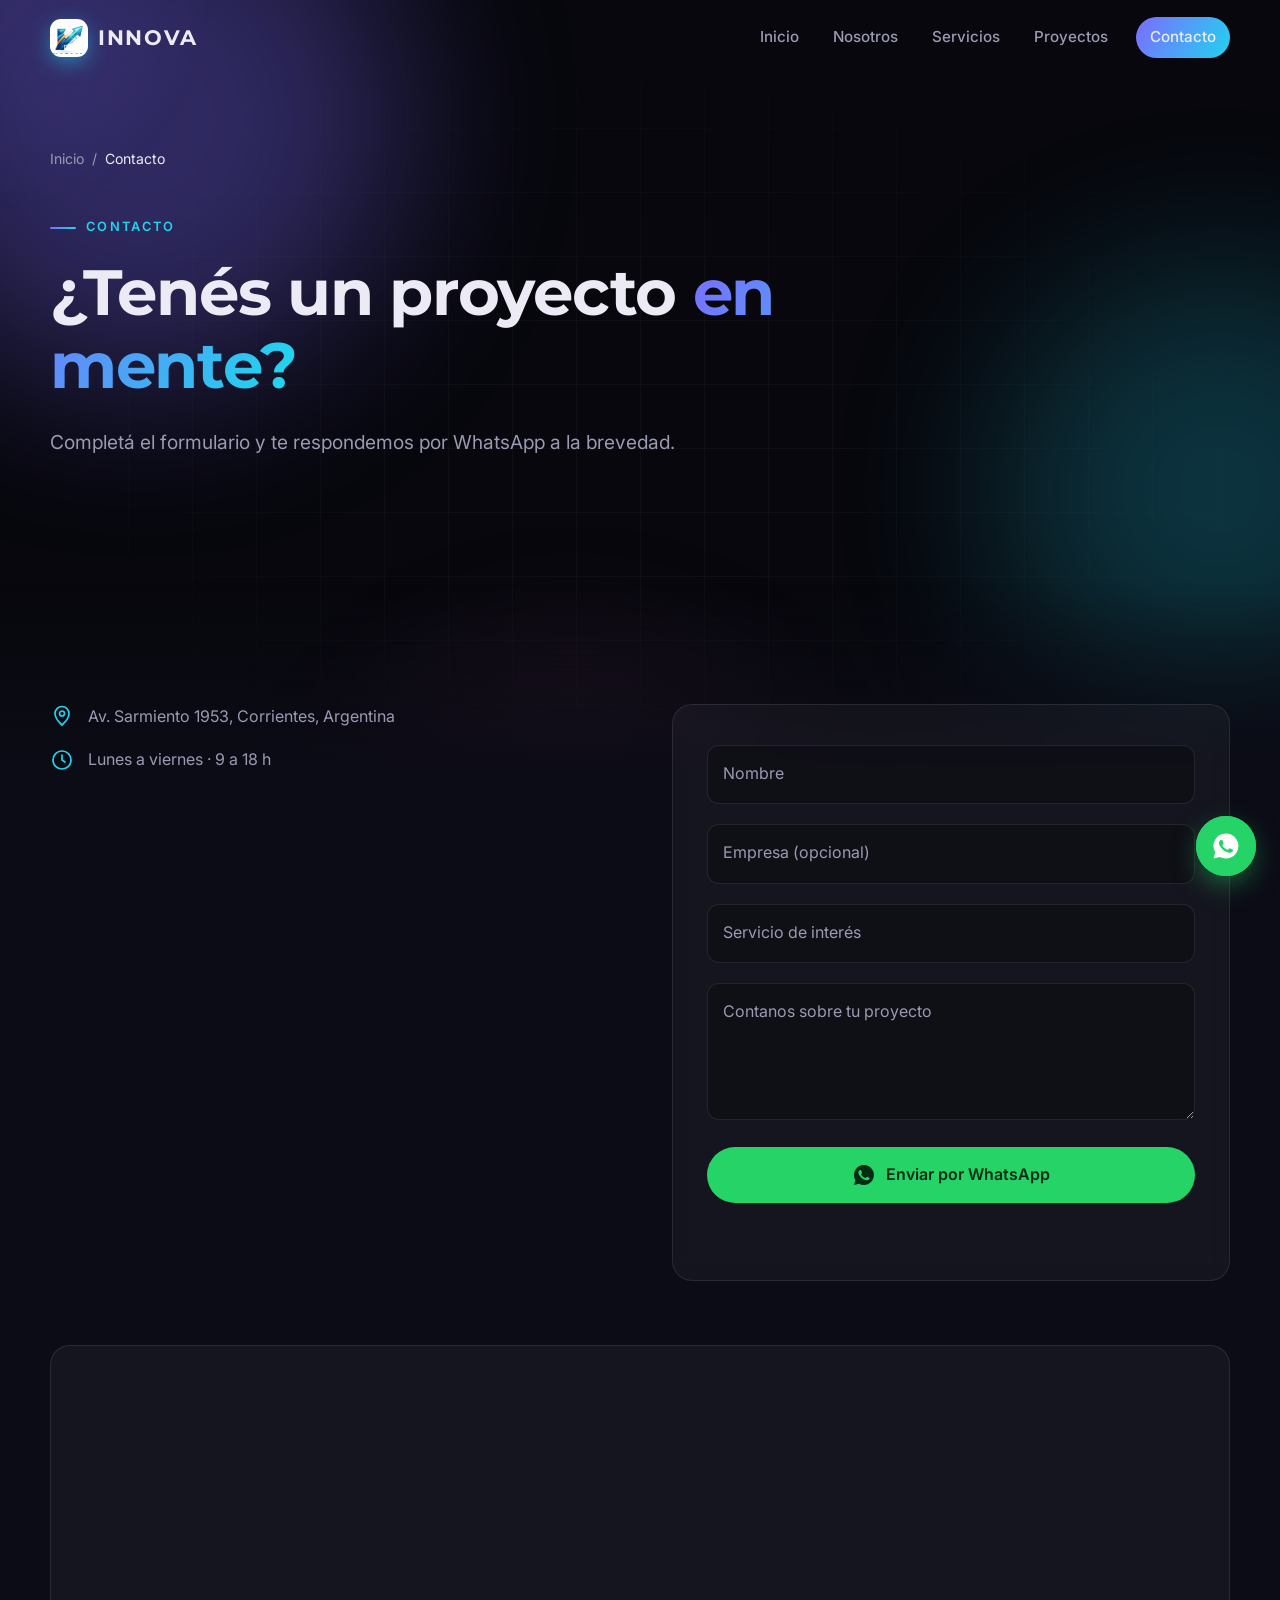
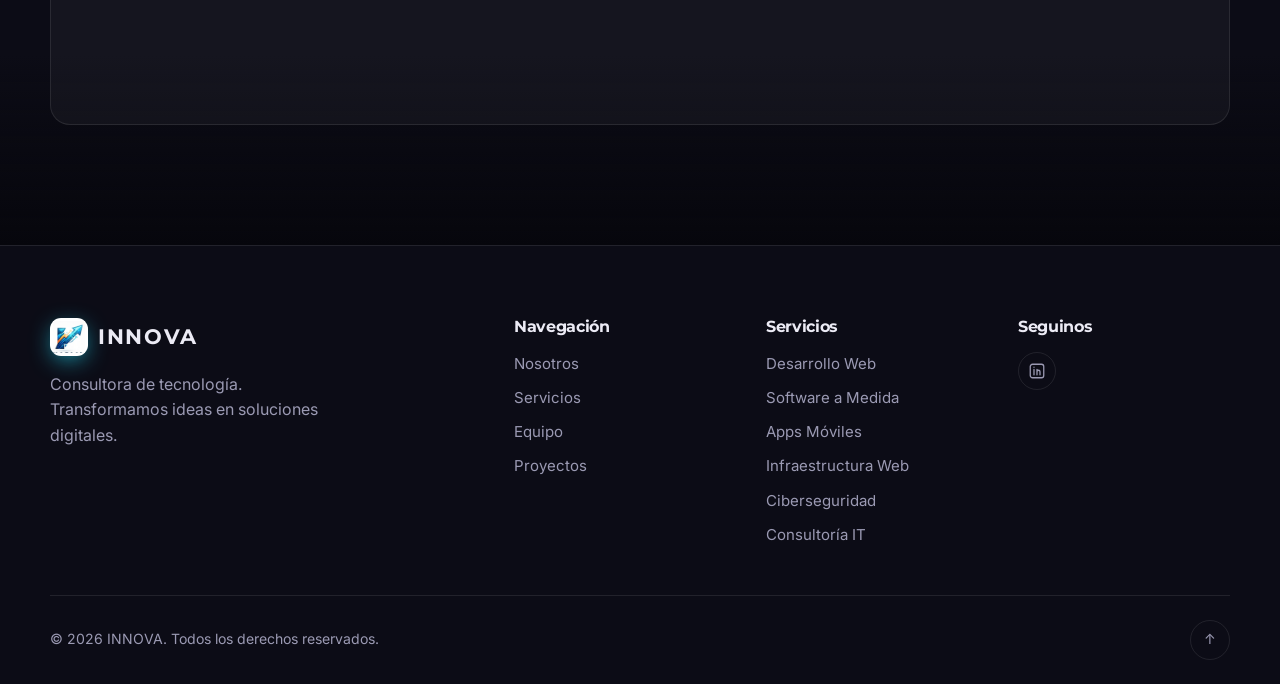
==== contacto.html @ f890466b "Agrego páginas de Proyectos y Contacto y las enlazo desde el menú - Nueva página proyectos.html con " ====
<!DOCTYPE html>
<html lang="es">
<head>
  <meta charset="UTF-8" />
  <meta name="viewport" content="width=device-width, initial-scale=1.0" />
  <title>Contacto | INNOVA</title>
  <meta name="description" content="Contactá a INNOVA: escribinos por WhatsApp o visitanos en Av. Sarmiento 1953, Corrientes." />
  <link rel="preconnect" href="https://fonts.googleapis.com" />
  <link rel="preconnect" href="https://fonts.gstatic.com" crossorigin />
  <link href="https://fonts.googleapis.com/css2?family=Inter:wght@400;500;600&family=Montserrat:wght@500;600;700;800&display=swap" rel="stylesheet" />
  <link rel="icon" type="image/png" href="img/logo-icono.png" />
  <link rel="stylesheet" href="css/styles.css" />
</head>
<body>
  <!-- Fondo animado -->
  <div class="bg" aria-hidden="true">
    <span class="blob blob--1"></span>
    <span class="blob blob--2"></span>
    <span class="blob blob--3"></span>
    <div class="grid-overlay"></div>
  </div>
  <div class="cursor-glow" aria-hidden="true"></div>
  <div class="progress" aria-hidden="true"></div>

  <!-- ===================== NAVEGACIÓN ===================== -->
  <header class="nav" id="nav">
    <div class="container nav__inner">
      <a href="index.html#inicio" class="logo">
        <span class="logo__mark"><img src="img/logo-icono.png" alt="" /></span>
        <span class="logo__text">INNOVA</span>
      </a>
      <nav class="nav__menu" id="menu" aria-label="Principal">
        <a href="index.html#inicio" class="nav__link">Inicio</a>
        <a href="nosotros.html" class="nav__link">Nosotros</a>
        <a href="servicios.html" class="nav__link">Servicios</a>
        <a href="proyectos.html" class="nav__link">Proyectos</a>
        <a href="contacto.html" class="nav__link nav__link--cta active">Contacto</a>
      </nav>
      <button class="nav__toggle" id="navToggle" aria-label="Abrir menú" aria-expanded="false" aria-controls="menu">
        <span></span><span></span><span></span>
      </button>
    </div>
  </header>

  <main>
    <!-- ===================== ENCABEZADO ===================== -->
    <section class="page-hero">
      <div class="container">
        <nav class="breadcrumb reveal" aria-label="Ruta">
          <a href="index.html">Inicio</a><span>/</span>
          <span aria-current="page">Contacto</span>
        </nav>
        <p class="eyebrow reveal">Contacto</p>
        <h1 class="page-hero__title reveal">¿Tenés un proyecto <span class="gradient-text">en mente?</span></h1>
        <p class="hero__lead reveal">Completá el formulario y te respondemos por WhatsApp a la brevedad.</p>
      </div>
    </section>

    <!-- ===================== CONTACTO ===================== -->
    <section class="section section--alt">
      <div class="container contact">
        <div class="contact__info reveal">
          <ul class="contact__list">
            <li>
              <svg viewBox="0 0 24 24"><path d="M12 21s-7-6.2-7-11.5a7 7 0 0 1 14 0C19 14.8 12 21 12 21z"/><circle cx="12" cy="9.5" r="2.5"/></svg>
              <a href="https://www.google.com/maps/search/?api=1&amp;query=Av.+Sarmiento+1953,+W3400+Corrientes,+Argentina" target="_blank" rel="noopener">Av. Sarmiento 1953, Corrientes, Argentina</a>
            </li>
            <li>
              <svg viewBox="0 0 24 24"><circle cx="12" cy="12" r="9"/><path d="M12 7v5l3 2"/></svg>
              <span>Lunes a viernes · 9 a 18 h</span>
            </li>
          </ul>
        </div>

        <form class="form reveal" id="contactForm" novalidate>
          <div class="field">
            <input type="text" id="nombre" name="nombre" placeholder=" " required />
            <label for="nombre">Nombre</label>
          </div>
          <div class="field">
            <input type="text" id="empresa" name="empresa" placeholder=" " />
            <label for="empresa">Empresa (opcional)</label>
          </div>
          <div class="field">
            <select id="servicio" name="servicio" required>
              <option value="" disabled selected hidden></option>
              <option>Desarrollo Web</option>
              <option>Software a Medida</option>
              <option>Apps Móviles</option>
              <option>Infraestructura Web</option>
              <option>Ciberseguridad</option>
              <option>Consultoría IT</option>
            </select>
            <label for="servicio">Servicio de interés</label>
          </div>
          <div class="field">
            <textarea id="mensaje" name="mensaje" rows="4" placeholder=" " required></textarea>
            <label for="mensaje">Contanos sobre tu proyecto</label>
          </div>
          <button type="submit" class="btn btn--whatsapp btn--block">
            <svg viewBox="0 0 24 24"><path d="M12 2a10 10 0 0 0-8.6 15.1L2 22l5-1.3A10 10 0 1 0 12 2zm5.3 14.1c-.2.6-1.3 1.2-1.8 1.2-.5.1-1 .2-3.3-.7-2.8-1.1-4.5-3.9-4.7-4.1-.1-.2-1.1-1.5-1.1-2.8s.7-2 1-2.3c.2-.3.5-.3.7-.3h.5c.2 0 .4 0 .6.5l.8 2c.1.2.1.3 0 .5l-.4.6-.3.4c-.1.1-.3.3-.1.6.2.3.7 1.2 1.6 1.9 1.1 1 2 1.3 2.3 1.4.3.1.4.1.6-.1l.9-1c.2-.3.4-.2.6-.1l1.9.9c.3.1.5.2.5.3.1.2.1.6-.1 1.1z"/></svg>
            Enviar por WhatsApp
          </button>
          <p class="form__note" id="formNote" role="status"></p>
        </form>

        <div class="contact__map reveal">
          <iframe src="https://www.google.com/maps?q=-27.4818156,-58.8302225&amp;z=16&amp;hl=es&amp;output=embed" title="Ubicación de INNOVA: Av. Sarmiento 1953, Corrientes" loading="lazy" referrerpolicy="no-referrer-when-downgrade" allowfullscreen></iframe>
        </div>
      </div>
    </section>
  </main>

  <!-- ===================== FOOTER ===================== -->
  <footer class="footer">
    <div class="container footer__grid">
      <div>
        <a href="index.html#inicio" class="logo"><span class="logo__mark"><img src="img/logo-icono.png" alt="" /></span><span class="logo__text">INNOVA</span></a>
        <p class="footer__text">Consultora de tecnología. Transformamos ideas en soluciones digitales.</p>
      </div>
      <div>
        <h4>Navegación</h4>
        <ul>
          <li><a href="nosotros.html">Nosotros</a></li>
          <li><a href="servicios.html">Servicios</a></li>
          <li><a href="nosotros.html#equipo">Equipo</a></li>
          <li><a href="proyectos.html">Proyectos</a></li>
        </ul>
      </div>
      <div>
        <h4>Servicios</h4>
        <ul>
          <li><a href="servicios/desarrollo-web.html">Desarrollo Web</a></li>
          <li><a href="servicios/software-a-medida.html">Software a Medida</a></li>
          <li><a href="servicios/apps-moviles.html">Apps Móviles</a></li>
          <li><a href="servicios/infraestructura-web.html">Infraestructura Web</a></li>
          <li><a href="servicios/ciberseguridad.html">Ciberseguridad</a></li>
          <li><a href="servicios/consultoria-it.html">Consultoría IT</a></li>
        </ul>
      </div>
      <div>
        <h4>Seguinos</h4>
        <div class="footer__social">
          <a href="https://www.linkedin.com/in/innova-consultora-tecnol%C3%B3gica-b8ab79437/" target="_blank" rel="noopener" aria-label="LinkedIn de INNOVA"><svg viewBox="0 0 24 24"><rect x="3" y="3" width="18" height="18" rx="3"/><path d="M8 10v7M8 7v.01M12 17v-4a2 2 0 0 1 4 0v4M12 10v7"/></svg></a>
        </div>
      </div>
    </div>
    <div class="container footer__bottom">
      <p>© <span id="year"></span> INNOVA. Todos los derechos reservados.</p>
      <a href="#" class="to-top" aria-label="Volver arriba">↑</a>
    </div>
  </footer>

  <!-- Botón flotante de WhatsApp -->
  <a class="wa-float" id="waFloat" href="#" target="_blank" rel="noopener" aria-label="Escribinos por WhatsApp">
    <svg viewBox="0 0 24 24"><path d="M12 2a10 10 0 0 0-8.6 15.1L2 22l5-1.3A10 10 0 1 0 12 2zm5.3 14.1c-.2.6-1.3 1.2-1.8 1.2-.5.1-1 .2-3.3-.7-2.8-1.1-4.5-3.9-4.7-4.1-.1-.2-1.1-1.5-1.1-2.8s.7-2 1-2.3c.2-.3.5-.3.7-.3h.5c.2 0 .4 0 .6.5l.8 2c.1.2.1.3 0 .5l-.4.6-.3.4c-.1.1-.3.3-.1.6.2.3.7 1.2 1.6 1.9 1.1 1 2 1.3 2.3 1.4.3.1.4.1.6-.1l.9-1c.2-.3.4-.2.6-.1l1.9.9c.3.1.5.2.5.3.1.2.1.6-.1 1.1z"/></svg>
  </a>

  <script src="js/main.js"></script>
</body>
</html>
---- css/styles.css ----
/* =========================================================
   INNOVA — Consultora de Tecnología
   ========================================================= */

:root {
  --bg: #07070d;
  --bg-alt: #0c0c16;
  --surface: rgba(255, 255, 255, 0.04);
  --surface-hover: rgba(255, 255, 255, 0.07);
  --border: rgba(255, 255, 255, 0.09);
  --text: #ecebf5;
  --muted: #9b9ab3;
  --primary: #7c6cff;
  --accent: #22d3ee;
  --pink: #f472b6;
  --whatsapp: #25d366;
  --gradient: linear-gradient(120deg, var(--primary), var(--accent));
  --radius: 20px;
  --ease: cubic-bezier(0.22, 1, 0.36, 1);
  --nav-h: 76px;
}

*,
*::before,
*::after { box-sizing: border-box; margin: 0; padding: 0; }

html { scroll-behavior: smooth; scroll-padding-top: var(--nav-h); }

body {
  font-family: "Inter", system-ui, sans-serif;
  background: var(--bg);
  color: var(--text);
  line-height: 1.6;
  overflow-x: hidden;
  -webkit-font-smoothing: antialiased;
}

h1, h2, h3, h4 { font-family: "Montserrat", sans-serif; line-height: 1.15; letter-spacing: -0.02em; }
a { color: inherit; text-decoration: none; }
ul { list-style: none; }
button, input, select, textarea { font: inherit; color: inherit; }

svg {
  width: 24px; height: 24px;
  fill: none; stroke: currentColor; stroke-width: 1.7;
  stroke-linecap: round; stroke-linejoin: round;
}

.container { width: min(1180px, 100% - 40px); margin-inline: auto; }

::selection { background: var(--primary); color: #fff; }

/* ---------- Fondo animado ---------- */
.bg { position: fixed; inset: 0; z-index: -1; overflow: hidden; pointer-events: none; }
.blob {
  position: absolute; border-radius: 50%;
  filter: blur(90px); opacity: 0.35;
  animation: float 22s var(--ease) infinite alternate;
}
.blob--1 { width: 520px; height: 520px; background: var(--primary); top: -140px; left: -120px; }
.blob--2 { width: 440px; height: 440px; background: var(--accent); top: 30%; right: -160px; animation-delay: -6s; opacity: 0.22; }
.blob--3 { width: 380px; height: 380px; background: var(--pink); bottom: -160px; left: 30%; animation-delay: -12s; opacity: 0.18; }

@keyframes float {
  0%   { transform: translate(0, 0) scale(1); }
  50%  { transform: translate(80px, 60px) scale(1.1); }
  100% { transform: translate(-40px, 120px) scale(0.95); }
}

.grid-overlay {
  position: absolute; inset: 0;
  background-image:
    linear-gradient(rgba(255,255,255,0.03) 1px, transparent 1px),
    linear-gradient(90deg, rgba(255,255,255,0.03) 1px, transparent 1px);
  background-size: 64px 64px;
  mask-image: radial-gradient(ellipse at center, #000 20%, transparent 75%);
}

.cursor-glow {
  position: fixed; top: 0; left: 0; z-index: -1;
  width: 500px; height: 500px; border-radius: 50%;
  background: radial-gradient(circle, rgba(124,108,255,0.14), transparent 60%);
  transform: translate(-50%, -50%);
  pointer-events: none; transition: opacity .3s;
}

.progress {
  position: fixed; top: 0; left: 0; z-index: 200;
  height: 3px; width: 100%;
  background: var(--gradient);
  transform-origin: left; transform: scaleX(0);
}

/* ---------- Navegación ---------- */
.nav {
  position: fixed; inset: 0 0 auto; z-index: 100;
  height: var(--nav-h);
  transition: background .4s var(--ease), border-color .4s, height .4s var(--ease);
  border-bottom: 1px solid transparent;
}
.nav.scrolled {
  --nav-h: 64px;
  background: rgba(7, 7, 13, 0.7);
  backdrop-filter: blur(16px); -webkit-backdrop-filter: blur(16px);
  border-color: var(--border);
}
.nav__inner { height: 100%; display: flex; align-items: center; justify-content: space-between; }

.logo { display: flex; align-items: center; gap: 10px; font-family: "Montserrat"; font-weight: 700; font-size: 1.3rem; letter-spacing: 0.08em; }
.logo__mark {
  display: grid; place-items: center;
  width: 38px; height: 38px; border-radius: 11px; padding: 3px; overflow: hidden;
  background: #fff;
  box-shadow: 0 6px 24px -6px var(--accent);
  transition: transform .5s var(--ease);
}
.logo__mark img { width: 100%; height: 100%; object-fit: contain; }
.logo:hover .logo__mark { transform: rotate(-12deg) scale(1.08); }

.nav__menu { display: flex; align-items: center; gap: 6px; }
.nav__link {
  position: relative; padding: 8px 14px; border-radius: 999px;
  color: var(--muted); font-size: .95rem; font-weight: 500;
  transition: color .3s;
}
.nav__link::after {
  content: ""; position: absolute; left: 14px; right: 14px; bottom: 4px; height: 2px;
  background: var(--gradient); border-radius: 2px;
  transform: scaleX(0); transform-origin: left; transition: transform .4s var(--ease);
}
.nav__link:hover, .nav__link.active { color: var(--text); }
.nav__link.active::after, .nav__link:hover::after { transform: scaleX(1); }
.nav__link--cta { margin-left: 8px; color: #fff; background: var(--gradient); }
.nav__link--cta::after { display: none; }
.nav__link--cta:hover { box-shadow: 0 8px 26px -8px var(--primary); }

.nav__toggle { display: none; background: none; border: 0; cursor: pointer; width: 40px; height: 40px; position: relative; z-index: 101; }
.nav__toggle span {
  position: absolute; left: 9px; width: 22px; height: 2px; background: var(--text); border-radius: 2px;
  transition: transform .4s var(--ease), opacity .3s;
}
.nav__toggle span:nth-child(1) { top: 13px; }
.nav__toggle span:nth-child(2) { top: 19px; }
.nav__toggle span:nth-child(3) { top: 25px; }
.nav__toggle.open span:nth-child(1) { transform: translateY(6px) rotate(45deg); }
.nav__toggle.open span:nth-child(2) { opacity: 0; }
.nav__toggle.open span:nth-child(3) { transform: translateY(-6px) rotate(-45deg); }

/* ---------- Botones ---------- */
.btn {
  display: inline-flex; align-items: center; justify-content: center; gap: 10px;
  padding: 14px 26px; border-radius: 999px; border: 1px solid transparent;
  font-weight: 600; cursor: pointer;
  transition: transform .3s var(--ease), box-shadow .3s, background .3s, border-color .3s;
}
.btn--primary { background: var(--gradient); color: #fff; box-shadow: 0 10px 30px -10px var(--primary); }
.btn--primary:hover { box-shadow: 0 14px 40px -8px var(--primary); }
.btn--ghost { border-color: var(--border); background: var(--surface); }
.btn--ghost:hover { border-color: rgba(255,255,255,.25); background: var(--surface-hover); }
.btn--whatsapp { background: var(--whatsapp); color: #062b14; }
.btn--whatsapp svg { fill: currentColor; stroke: none; }
.btn--whatsapp:hover { transform: translateY(-2px); box-shadow: 0 12px 30px -10px var(--whatsapp); }
.btn--block { width: 100%; }

/* ---------- Hero ---------- */
.hero { min-height: 100svh; display: flex; align-items: center; position: relative; padding: calc(var(--nav-h) + 40px) 0 80px; }
.hero__inner { max-width: 900px; }
.eyebrow {
  display: inline-flex; align-items: center; gap: 10px;
  font-size: .8rem; font-weight: 600; letter-spacing: .18em; text-transform: uppercase; color: var(--accent);
  margin-bottom: 18px;
}
.eyebrow::before { content: ""; width: 26px; height: 2px; background: var(--gradient); border-radius: 2px; }
.hero__title { font-size: clamp(2.2rem, 6vw, 4.3rem); font-weight: 700; margin-bottom: 24px; }
.gradient-text {
  background: linear-gradient(120deg, var(--primary), var(--accent), var(--pink), var(--primary));
  background-size: 300% 100%;
  -webkit-background-clip: text; background-clip: text; color: transparent;
  animation: shine 8s linear infinite;
}
@keyframes shine { to { background-position: 300% 0; } }
.caret { color: var(--accent); font-weight: 300; animation: blink 1s steps(1) infinite; }
@keyframes blink { 50% { opacity: 0; } }

.hero__lead { font-size: clamp(1rem, 2vw, 1.2rem); color: var(--muted); max-width: 640px; margin-bottom: 36px; }
.hero__lead strong { color: var(--text); }
.hero__actions { display: flex; flex-wrap: wrap; gap: 14px; margin-bottom: 64px; }

.stats { display: flex; flex-wrap: wrap; gap: 48px; }
.stats li { display: flex; flex-direction: column; }
.stats strong { font-family: "Montserrat"; font-size: 2.4rem; line-height: 1; }
.stats span { color: var(--muted); font-size: .9rem; }

.scroll-hint {
  position: absolute; bottom: 32px; left: 50%; transform: translateX(-50%);
  width: 26px; height: 42px; border: 2px solid var(--border); border-radius: 20px;
}
.scroll-hint span {
  position: absolute; top: 8px; left: 50%; width: 4px; height: 8px; margin-left: -2px;
  background: var(--accent); border-radius: 4px; animation: scroll 1.8s var(--ease) infinite;
}
@keyframes scroll { 0% { opacity: 0; transform: translateY(0); } 40% { opacity: 1; } 100% { opacity: 0; transform: translateY(14px); } }

/* ---------- Secciones ---------- */
.section { padding: 120px 0; position: relative; }
.section--alt { background: linear-gradient(180deg, transparent, var(--bg-alt) 15%, var(--bg-alt) 85%, transparent); }
.section__head { max-width: 680px; margin-bottom: 64px; }
.section__title { font-size: clamp(2rem, 4.5vw, 3.2rem); margin-bottom: 18px; }
.section__lead { color: var(--muted); font-size: 1.08rem; }

/* ---------- Tarjetas / Identidad ---------- */
.identity { display: grid; grid-template-columns: repeat(3, 1fr); gap: 24px; }
.card {
  position: relative; padding: 36px 30px; border-radius: var(--radius);
  background: var(--surface); border: 1px solid var(--border);
  transition: border-color .4s, background .4s, transform .5s var(--ease);
  transform-style: preserve-3d; will-change: transform;
}
.card:hover { border-color: rgba(124,108,255,.4); background: var(--surface-hover); }
.card h3 { font-size: 1.5rem; margin: 22px 0 12px; }
.card p { color: var(--muted); }
.card__icon {
  display: grid; place-items: center; width: 56px; height: 56px; border-radius: 16px;
  background: linear-gradient(135deg, rgba(124,108,255,.25), rgba(34,211,238,.15));
  border: 1px solid rgba(124,108,255,.35); color: var(--accent);
}
.card__icon svg { width: 28px; height: 28px; }

.tags { display: flex; flex-wrap: wrap; gap: 8px; }
.tags li {
  padding: 6px 14px; border-radius: 999px; font-size: .85rem;
  background: rgba(124,108,255,.12); border: 1px solid rgba(124,108,255,.3); color: #c9c2ff;
}
.tags--sm li { padding: 4px 10px; font-size: .75rem; }

/* ---------- Servicios ---------- */
.services { display: grid; grid-template-columns: repeat(3, 1fr); gap: 1px; background: var(--border); border: 1px solid var(--border); border-radius: var(--radius); overflow: hidden; }
.service { position: relative; padding: 44px 34px; background: var(--bg-alt); overflow: hidden; transition: background .4s; }
.service::before {
  content: ""; position: absolute; inset: 0;
  background: radial-gradient(400px circle at var(--mx, 50%) var(--my, 50%), rgba(124,108,255,.16), transparent 50%);
  opacity: 0; transition: opacity .4s;
}
.service:hover::before { opacity: 1; }
.service > * { position: relative; }
.service__num { position: absolute; top: 28px; right: 30px; font-family: "Montserrat"; font-size: .9rem; color: var(--muted); opacity: .6; }
.service__icon { color: var(--accent); margin-bottom: 26px; transition: transform .5s var(--ease); }
.service__icon svg { width: 36px; height: 36px; stroke-width: 1.4; }
.service:hover .service__icon { transform: translateY(-4px) scale(1.08); }
.service h3 { font-size: 1.35rem; margin-bottom: 12px; }
.service p { color: var(--muted); font-size: .96rem; }
.service__more { display: inline-block; margin-top: 20px; font-weight: 600; font-size: .92rem; transition: transform .3s var(--ease), color .3s; }
.service:hover .service__more { color: var(--accent); transform: translateX(6px); }

/* ---------- Páginas de cada servicio ---------- */
.page-hero { padding: calc(var(--nav-h) + 72px) 0 90px; }
.page-hero .container > * { max-width: 820px; }
.page-hero .hero__actions { margin-bottom: 0; }
.breadcrumb { display: flex; flex-wrap: wrap; gap: 8px; font-size: .88rem; color: var(--muted); margin-bottom: 40px; }
.breadcrumb a:hover, .breadcrumb [aria-current] { color: var(--text); }
.page-hero__icon {
  display: grid; place-items: center; width: 72px; height: 72px; border-radius: 20px; margin-bottom: 28px;
  background: linear-gradient(135deg, rgba(124,108,255,.25), rgba(34,211,238,.15));
  border: 1px solid rgba(124,108,255,.35); color: var(--accent);
}
.page-hero__icon svg { width: 36px; height: 36px; stroke-width: 1.4; }
.page-hero__title { font-size: clamp(2.4rem, 6vw, 4rem); font-weight: 700; margin-bottom: 24px; }

.features { display: grid; grid-template-columns: repeat(3, 1fr); gap: 24px; }
.feature {
  padding: 32px 28px; border-radius: var(--radius);
  background: var(--surface); border: 1px solid var(--border);
  transition: border-color .4s, transform .5s var(--ease);
}
.feature:hover { border-color: rgba(124,108,255,.4); transform: translateY(-6px); }
.feature__check { display: grid; place-items: center; width: 40px; height: 40px; border-radius: 12px; margin-bottom: 20px; background: rgba(34,211,238,.12); color: var(--accent); }
.feature__check svg { width: 20px; height: 20px; stroke-width: 2.2; }
.feature h3 { font-size: 1.15rem; margin-bottom: 10px; }
.feature p { color: var(--muted); font-size: .95rem; }

.steps { display: grid; grid-template-columns: repeat(4, 1fr); gap: 28px; list-style: none; }
.step { position: relative; padding-top: 28px; border-top: 2px solid var(--border); }
.step::before { content: ""; position: absolute; top: -2px; left: 0; width: 48px; height: 2px; background: var(--gradient); }
.step__num {
  display: block; margin-bottom: 14px; font-family: "Montserrat"; font-size: 2.2rem; font-weight: 700; line-height: 1;
  background: var(--gradient); -webkit-background-clip: text; background-clip: text; color: transparent;
}
.step h3 { font-size: 1.15rem; margin-bottom: 10px; }
.step p { color: var(--muted); font-size: .95rem; }

.others { display: grid; grid-template-columns: repeat(5, 1fr); gap: 16px; }
.other {
  display: flex; flex-direction: column; gap: 14px; padding: 24px 22px; border-radius: 16px;
  background: var(--surface); border: 1px solid var(--border);
  transition: border-color .4s, transform .5s var(--ease), background .4s;
}
.other svg { color: var(--accent); width: 28px; height: 28px; stroke-width: 1.5; }
.other span { font-weight: 600; }
.other small { color: var(--muted); font-size: .85rem; transition: color .3s; }
.other:hover { border-color: rgba(124,108,255,.4); background: var(--surface-hover); transform: translateY(-4px); }
.other:hover small { color: var(--accent); }

.cta {
  text-align: center; padding: 64px 32px; border-radius: var(--radius);
  background: linear-gradient(135deg, rgba(124,108,255,.18), rgba(34,211,238,.1));
  border: 1px solid rgba(124,108,255,.3);
}
.cta h2 { font-size: clamp(1.8rem, 4vw, 2.6rem); margin-bottom: 14px; }
.cta p { color: var(--muted); max-width: 560px; margin: 0 auto 30px; }
.cta .hero__actions { justify-content: center; margin-bottom: 0; }

/* ---------- Equipo ---------- */
/* 5 integrantes: 3 arriba y 2 centrados abajo */
.team { display: flex; flex-wrap: wrap; justify-content: center; gap: 24px; }
.team .member { flex: 0 1 calc((100% - 48px) / 3); }
.member {
  text-align: center; padding: 36px 24px 30px; border-radius: var(--radius);
  background: var(--surface); border: 1px solid var(--border);
  transition: transform .5s var(--ease), border-color .4s;
}
.member:hover { transform: translateY(-8px); border-color: rgba(34,211,238,.35); }
.member__avatar {
  position: relative; width: 120px; height: 120px; margin: 0 auto 22px; border-radius: 50%;
  padding: 3px; background: var(--gradient);
}
.member__avatar::before {
  content: ""; position: absolute; inset: -6px; border-radius: 50%;
  background: conic-gradient(from 0deg, var(--primary), var(--accent), var(--pink), var(--primary));
  opacity: 0; filter: blur(12px); z-index: -1; transition: opacity .5s;
  animation: spin 6s linear infinite;
}
.member:hover .member__avatar::before { opacity: .7; }
@keyframes spin { to { transform: rotate(360deg); } }
.member__avatar img, .member__initials {
  width: 100%; height: 100%; border-radius: 50%; object-fit: cover;
  display: grid; place-items: center; background: var(--bg-alt);
  font-family: "Montserrat"; font-size: 2rem; font-weight: 700;
}
.member__name { font-size: 1.2rem; margin-bottom: 4px; }
.member__role {
  font-size: .82rem; font-weight: 600; letter-spacing: .08em; text-transform: uppercase;
  background: var(--gradient); -webkit-background-clip: text; background-clip: text; color: transparent;
  margin-bottom: 14px;
}
.member__bio { color: var(--muted); font-size: .92rem; margin-bottom: 20px; }
.member__social { display: flex; justify-content: center; gap: 10px; }
.member__social a, .footer__social a {
  display: grid; place-items: center; width: 38px; height: 38px; border-radius: 50%;
  border: 1px solid var(--border); color: var(--muted);
  transition: color .3s, border-color .3s, transform .3s var(--ease), background .3s;
}
.member__social svg { width: 17px; height: 17px; fill: currentColor; stroke: none; }
.member__social a:hover, .footer__social a:hover { color: #fff; border-color: var(--primary); background: rgba(124,108,255,.2); transform: translateY(-3px); }

/* ---------- Proyectos ---------- */
.filters { display: flex; flex-wrap: wrap; gap: 10px; margin-bottom: 40px; }
.filter {
  padding: 10px 20px; border-radius: 999px; cursor: pointer;
  background: var(--surface); border: 1px solid var(--border); color: var(--muted); font-weight: 500;
  transition: all .3s var(--ease);
}
.filter:hover { color: var(--text); border-color: rgba(255,255,255,.25); }
.filter.active { background: var(--gradient); border-color: transparent; color: #fff; }

.projects { display: grid; grid-template-columns: repeat(3, 1fr); gap: 26px; }
.project {
  border-radius: var(--radius); overflow: hidden;
  background: var(--surface); border: 1px solid var(--border);
  transition: transform .5s var(--ease), border-color .4s, opacity .4s;
}
.project:hover { transform: translateY(-8px); border-color: rgba(124,108,255,.4); }
.project.hide { display: none; }
.project.pop { animation: pop .6s var(--ease) both; }
@keyframes pop { from { opacity: 0; transform: scale(.94) translateY(20px); } }

.project__media {
  position: relative; aspect-ratio: 16 / 10; overflow: hidden;
  display: grid; place-items: center;
  background: linear-gradient(135deg, var(--c1), var(--c2));
}
.project__media img { position: absolute; inset: 0; width: 100%; height: 100%; object-fit: cover; transition: transform .7s var(--ease); }
.project:hover .project__media img { transform: scale(1.06); }

/* Mockups CSS de las maquetas */
.mock {
  position: relative; width: 72%; aspect-ratio: 16 / 10; border-radius: 10px;
  background: rgba(10,10,20,.82); box-shadow: 0 30px 60px -20px rgba(0,0,0,.6);
  padding: 22px 14px 14px; display: grid; gap: 8px; grid-template-columns: repeat(3, 1fr); align-content: start;
  transition: transform .7s var(--ease);
}
.project:hover .mock { transform: translateY(-6px) rotate(-1.5deg) scale(1.04); }
.mock span { position: absolute; top: 8px; width: 6px; height: 6px; border-radius: 50%; background: rgba(255,255,255,.3); }
.mock span:nth-child(1) { left: 10px; } .mock span:nth-child(2) { left: 20px; } .mock span:nth-child(3) { left: 30px; }
.mock i { display: block; height: 34px; border-radius: 6px; background: linear-gradient(135deg, var(--c1), var(--c2)); opacity: .55; }
.mock i:first-of-type { grid-column: 1 / -1; height: 24px; opacity: .85; }
.mock--phone { width: 32%; aspect-ratio: 9 / 17; grid-template-columns: 1fr; border-radius: 18px; padding: 26px 10px 10px; }
.mock--phone span { left: 50% !important; width: 30%; height: 5px; margin-left: -15%; border-radius: 4px; }
.mock--phone i { height: 40px; }
.mock--dash i:nth-of-type(2) { height: 50px; grid-column: span 2; }
.mock--dash i:nth-of-type(3) { height: 50px; }

.project__body { padding: 24px 24px 26px; }
.project__cat { font-size: .75rem; font-weight: 600; letter-spacing: .14em; text-transform: uppercase; color: var(--accent); }
.project__body h3 { font-size: 1.3rem; margin: 6px 0 8px; }
.project__body p { color: var(--muted); font-size: .94rem; margin-bottom: 16px; }
.project__link { display: inline-block; margin-top: 18px; font-weight: 600; font-size: .92rem; transition: transform .3s var(--ease), color .3s; }
.project__link:hover { color: var(--accent); transform: translateX(6px); }

/* ---------- Contacto ---------- */
.contact { display: grid; grid-template-columns: 1fr 1fr; gap: 64px; align-items: start; }
.contact__list { margin-top: 36px; display: grid; gap: 18px; }
.contact__list:first-child { margin-top: 0; }
.contact__list li { display: flex; align-items: center; gap: 14px; color: var(--muted); }
.contact__list svg { color: var(--accent); flex-shrink: 0; }
.contact__list a:hover { color: var(--text); }
/* Mapa a lo ancho, debajo de los datos y el formulario */
.contact__map {
  grid-column: 1 / -1; height: 380px; border-radius: var(--radius); overflow: hidden;
  border: 1px solid var(--border); background: var(--surface);
}
.contact__map iframe { width: 100%; height: 100%; border: 0; display: block; }

.form {
  padding: 40px 34px; border-radius: var(--radius);
  background: var(--surface); border: 1px solid var(--border);
  backdrop-filter: blur(10px); display: grid; gap: 20px;
}
.field { position: relative; }
.field input, .field textarea, .field select {
  width: 100%; padding: 22px 16px 10px; border-radius: 12px;
  background: rgba(0,0,0,.25); border: 1px solid var(--border); outline: none; resize: vertical;
  transition: border-color .3s, box-shadow .3s; appearance: none;
}
.field select { cursor: pointer; }
.field select option { background: var(--bg-alt); }
.field label {
  position: absolute; left: 16px; top: 16px; color: var(--muted); pointer-events: none;
  transition: all .25s var(--ease);
}
.field input:focus, .field textarea:focus, .field select:focus { border-color: var(--primary); box-shadow: 0 0 0 4px rgba(124,108,255,.15); }
.field input:focus + label, .field input:not(:placeholder-shown) + label,
.field textarea:focus + label, .field textarea:not(:placeholder-shown) + label,
.field select:focus + label, .field select:valid + label {
  top: 6px; font-size: .72rem; color: var(--accent);
}
.field.error input, .field.error textarea, .field.error select { border-color: #f87171; animation: shake .4s; }
@keyframes shake { 25% { transform: translateX(-6px); } 75% { transform: translateX(6px); } }
.form__note { min-height: 1.2em; font-size: .88rem; color: var(--muted); text-align: center; }

/* ---------- Footer ---------- */
.footer { border-top: 1px solid var(--border); padding: 72px 0 0; background: var(--bg-alt); }
.footer__grid { display: grid; grid-template-columns: 2fr 1fr 1fr 1fr; gap: 40px; padding-bottom: 48px; }
.footer__text { color: var(--muted); margin-top: 16px; max-width: 300px; }
.footer h4 { font-size: 1rem; margin-bottom: 16px; }
.footer ul { display: grid; gap: 10px; color: var(--muted); font-size: .94rem; }
.footer ul a:hover { color: var(--text); }
.footer__social { display: flex; gap: 10px; }
.footer__social svg { width: 18px; height: 18px; }
.footer__bottom {
  display: flex; justify-content: space-between; align-items: center;
  padding: 24px 0; border-top: 1px solid var(--border); color: var(--muted); font-size: .88rem;
}
.to-top {
  display: grid; place-items: center; width: 40px; height: 40px; border-radius: 50%;
  border: 1px solid var(--border); transition: transform .3s var(--ease), background .3s;
}
.to-top:hover { transform: translateY(-4px); background: var(--gradient); }

/* ---------- WhatsApp flotante ---------- */
.wa-float {
  position: fixed; right: 24px; bottom: 24px; z-index: 90;
  display: grid; place-items: center; width: 60px; height: 60px; border-radius: 50%;
  background: var(--whatsapp); color: #fff; box-shadow: 0 10px 30px -6px rgba(37,211,102,.6);
  transition: transform .4s var(--ease);
}
.wa-float::before {
  content: ""; position: absolute; inset: 0; border-radius: 50%;
  border: 2px solid var(--whatsapp); animation: ping 2.2s var(--ease) infinite;
}
@keyframes ping { 0% { transform: scale(1); opacity: .8; } 100% { transform: scale(1.7); opacity: 0; } }
.wa-float svg { width: 30px; height: 30px; fill: currentColor; stroke: none; }
.wa-float:hover { transform: scale(1.1) rotate(-8deg); }

/* ---------- Animaciones de aparición ---------- */
.reveal { opacity: 0; transform: translateY(40px); transition: opacity 1s var(--ease), transform 1s var(--ease); transition-delay: var(--d, 0s); }
.reveal.visible { opacity: 1; transform: none; }

/* ---------- Responsive ---------- */
@media (max-width: 1024px) {
  .team .member { flex-basis: calc((100% - 24px) / 2); }
  .services, .projects { grid-template-columns: repeat(2, 1fr); }
  .features, .steps { grid-template-columns: repeat(2, 1fr); }
  .others { grid-template-columns: repeat(3, 1fr); }
  .footer__grid { grid-template-columns: 1fr 1fr; }
}

@media (max-width: 820px) {
  .nav__toggle { display: block; }
  .nav__menu {
    position: fixed; inset: 0; flex-direction: column; justify-content: center; gap: 12px;
    background: rgba(7,7,13,.96); backdrop-filter: blur(20px);
    clip-path: circle(0 at calc(100% - 40px) 38px);
    transition: clip-path .7s var(--ease);
  }
  .nav__menu.open { clip-path: circle(150% at calc(100% - 40px) 38px); }
  .nav__link { font-size: 1.5rem; opacity: 0; transform: translateY(20px); transition: opacity .5s, transform .5s var(--ease), color .3s; }
  .nav__menu.open .nav__link { opacity: 1; transform: none; }
  .nav__menu.open .nav__link:nth-child(2) { transition-delay: .05s; }
  .nav__menu.open .nav__link:nth-child(3) { transition-delay: .1s; }
  .nav__menu.open .nav__link:nth-child(4) { transition-delay: .15s; }
  .nav__menu.open .nav__link:nth-child(5) { transition-delay: .2s; }
  .nav__menu.open .nav__link:nth-child(6) { transition-delay: .25s; }
  .nav__link--cta { margin: 12px 0 0; padding: 12px 32px; }

  .identity, .contact { grid-template-columns: 1fr; }
  .contact { gap: 40px; }
  .contact__map { height: 300px; }
  .section { padding: 90px 0; }
}

@media (max-width: 600px) {
  .container { width: calc(100% - 32px); }
  .services, .projects { grid-template-columns: 1fr; }
  .features, .steps { grid-template-columns: 1fr; }
  .others { grid-template-columns: 1fr 1fr; }
  .page-hero { padding-top: calc(var(--nav-h) + 40px); }
  .team .member { flex-basis: 100%; }
  .stats { gap: 28px; }
  .hero__actions .btn { flex: 1 1 100%; }
  .form { padding: 28px 20px; }
  .footer__grid { grid-template-columns: 1fr; }
  .cursor-glow { display: none; }
}

@media (prefers-reduced-motion: reduce) {
  *, *::before, *::after { animation-duration: .01ms !important; animation-iteration-count: 1 !important; transition-duration: .01ms !important; }
  html { scroll-behavior: auto; }
  .reveal { opacity: 1; transform: none; }
}
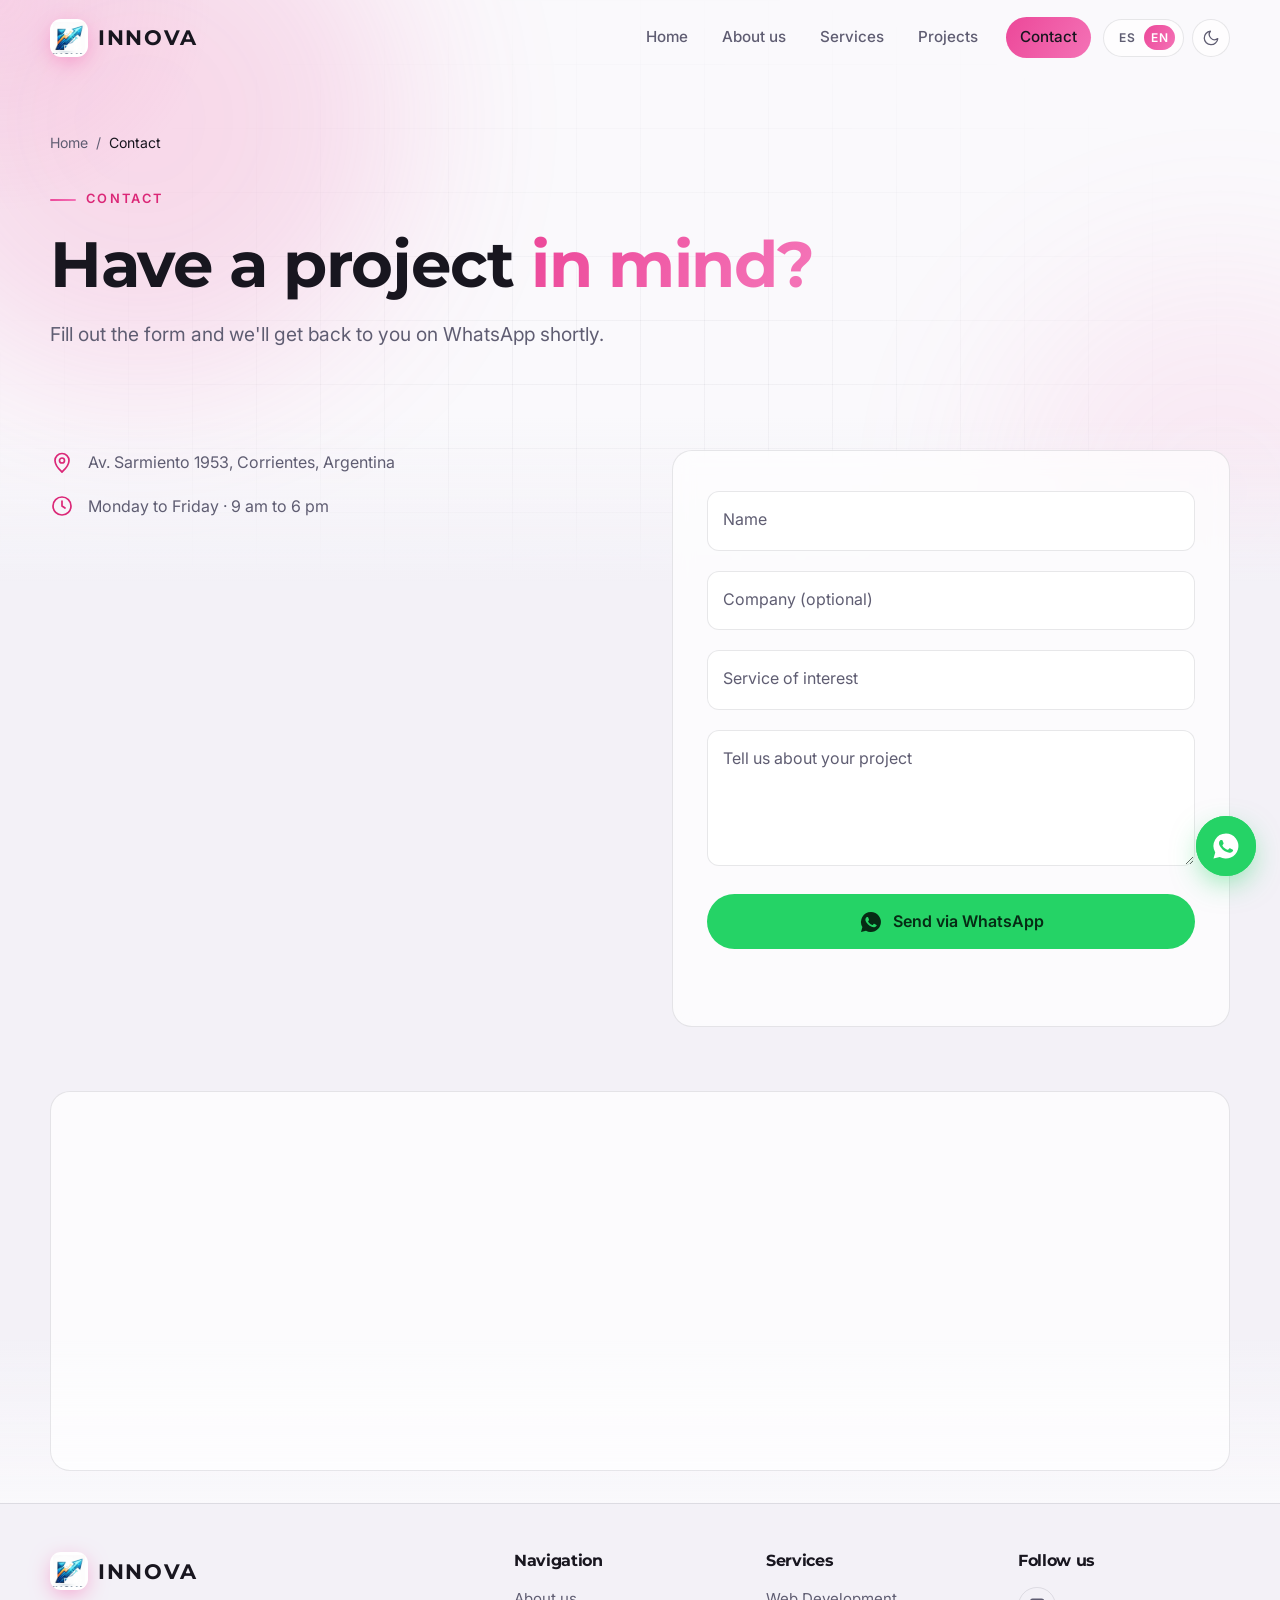
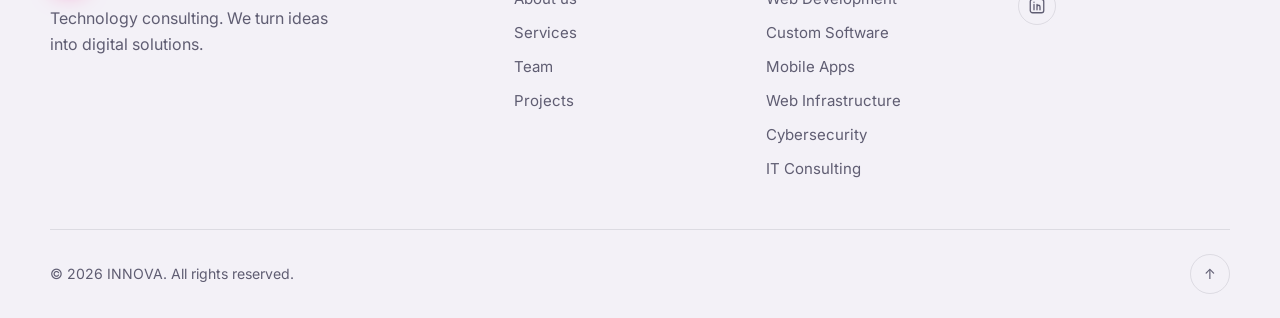
==== commit 1828921a: "Agrego modo claro/oscuro y versión en inglés, cambiables desde el menú Co-Authored-By: Claude Opus 5" ====
--- a/contacto.html
+++ b/contacto.html
@@ -10,6 +10,8 @@
   <link href="https://fonts.googleapis.com/css2?family=Inter:wght@400;500;600&family=Montserrat:wght@500;600;700;800&display=swap" rel="stylesheet" />
   <link rel="icon" type="image/png" href="img/logo-icono.png" />
   <link rel="stylesheet" href="css/styles.css" />
+  <script src="js/translations.js"></script>
+  <script src="js/preferences.js"></script>
 </head>
 <body>
   <!-- Fondo animado -->
@@ -36,6 +38,15 @@
         <a href="proyectos.html" class="nav__link">Proyectos</a>
         <a href="contacto.html" class="nav__link nav__link--cta active">Contacto</a>
       </nav>
+      <div class="nav__prefs">
+        <button type="button" class="pref-btn pref-btn--lang" id="langToggle">
+          <span>ES</span><span>EN</span>
+        </button>
+        <button type="button" class="pref-btn" id="themeToggle">
+          <svg class="icon-sun" viewBox="0 0 24 24"><circle cx="12" cy="12" r="4"/><path d="M12 2v2M12 20v2M4.9 4.9l1.4 1.4M17.7 17.7l1.4 1.4M2 12h2M20 12h2M4.9 19.1l1.4-1.4M17.7 6.3l1.4-1.4"/></svg>
+          <svg class="icon-moon" viewBox="0 0 24 24"><path d="M21 12.8A9 9 0 1 1 11.2 3a7 7 0 0 0 9.8 9.8z"/></svg>
+        </button>
+      </div>
       <button class="nav__toggle" id="navToggle" aria-label="Abrir menú" aria-expanded="false" aria-controls="menu">
         <span></span><span></span><span></span>
       </button>
--- a/css/styles.css
+++ b/css/styles.css
@@ -10,15 +10,48 @@
   --border: rgba(255, 255, 255, 0.09);
   --text: #ecebf5;
   --muted: #9b9ab3;
-  --primary: #7c6cff;
-  --accent: #22d3ee;
-  --pink: #f472b6;
+  --primary: #ec4899;
+  --accent: #f472b6;
+  --pink: #f9a8d4;
   --whatsapp: #25d366;
+  --accent-text: #f472b6;
+  --tag-text: #fbcfe8;
+  --border-strong: rgba(255, 255, 255, 0.25);
+  --nav-bg: rgba(7, 7, 13, 0.7);
+  --menu-bg: rgba(7, 7, 13, 0.96);
+  --field-bg: rgba(0, 0, 0, 0.25);
+  --grid-line: rgba(255, 255, 255, 0.03);
+  --blob-opacity: 1;
   --gradient: linear-gradient(120deg, var(--primary), var(--accent));
   --radius: 20px;
   --ease: cubic-bezier(0.22, 1, 0.36, 1);
   --nav-h: 76px;
-}
+  color-scheme: dark;
+}
+
+/* ---------- Modo claro ---------- */
+:root[data-theme="light"] {
+  --bg: #faf9fc;
+  --bg-alt: #f3f1f7;
+  --surface: rgba(255, 255, 255, 0.7);
+  --surface-hover: #fff;
+  --border: rgba(24, 22, 40, 0.1);
+  --border-strong: rgba(24, 22, 40, 0.25);
+  --text: #18161f;
+  --muted: #5f5d72;
+  --accent-text: #db2777;
+  --tag-text: #be185d;
+  --pink: #db2777;
+  --nav-bg: rgba(250, 249, 252, 0.75);
+  --menu-bg: rgba(250, 249, 252, 0.97);
+  --field-bg: #fff;
+  --grid-line: rgba(24, 22, 40, 0.04);
+  --blob-opacity: 0.5;
+  color-scheme: light;
+}
+
+/* Mientras se traduce la página al inglés (evita ver el español un instante) */
+.i18n-pending body { visibility: hidden; }
 
 *,
 *::before,
@@ -33,6 +66,7 @@
   line-height: 1.6;
   overflow-x: hidden;
   -webkit-font-smoothing: antialiased;
+  transition: background-color .4s, color .4s;
 }
 
 h1, h2, h3, h4 { font-family: "Montserrat", sans-serif; line-height: 1.15; letter-spacing: -0.02em; }
@@ -54,12 +88,12 @@
 .bg { position: fixed; inset: 0; z-index: -1; overflow: hidden; pointer-events: none; }
 .blob {
   position: absolute; border-radius: 50%;
-  filter: blur(90px); opacity: 0.35;
+  filter: blur(90px); opacity: calc(0.35 * var(--blob-opacity));
   animation: float 22s var(--ease) infinite alternate;
 }
 .blob--1 { width: 520px; height: 520px; background: var(--primary); top: -140px; left: -120px; }
-.blob--2 { width: 440px; height: 440px; background: var(--accent); top: 30%; right: -160px; animation-delay: -6s; opacity: 0.22; }
-.blob--3 { width: 380px; height: 380px; background: var(--pink); bottom: -160px; left: 30%; animation-delay: -12s; opacity: 0.18; }
+.blob--2 { width: 440px; height: 440px; background: var(--accent); top: 30%; right: -160px; animation-delay: -6s; opacity: calc(0.22 * var(--blob-opacity)); }
+.blob--3 { width: 380px; height: 380px; background: var(--pink); bottom: -160px; left: 30%; animation-delay: -12s; opacity: calc(0.18 * var(--blob-opacity)); }
 
 @keyframes float {
   0%   { transform: translate(0, 0) scale(1); }
@@ -70,8 +104,8 @@
 .grid-overlay {
   position: absolute; inset: 0;
   background-image:
-    linear-gradient(rgba(255,255,255,0.03) 1px, transparent 1px),
-    linear-gradient(90deg, rgba(255,255,255,0.03) 1px, transparent 1px);
+    linear-gradient(var(--grid-line) 1px, transparent 1px),
+    linear-gradient(90deg, var(--grid-line) 1px, transparent 1px);
   background-size: 64px 64px;
   mask-image: radial-gradient(ellipse at center, #000 20%, transparent 75%);
 }
@@ -79,7 +113,7 @@
 .cursor-glow {
   position: fixed; top: 0; left: 0; z-index: -1;
   width: 500px; height: 500px; border-radius: 50%;
-  background: radial-gradient(circle, rgba(124,108,255,0.14), transparent 60%);
+  background: radial-gradient(circle, rgba(244,114,182,0.14), transparent 60%);
   transform: translate(-50%, -50%);
   pointer-events: none; transition: opacity .3s;
 }
@@ -100,7 +134,7 @@
 }
 .nav.scrolled {
   --nav-h: 64px;
-  background: rgba(7, 7, 13, 0.7);
+  background: var(--nav-bg);
   backdrop-filter: blur(16px); -webkit-backdrop-filter: blur(16px);
   border-color: var(--border);
 }
@@ -146,6 +180,28 @@
 .nav__toggle.open span:nth-child(2) { opacity: 0; }
 .nav__toggle.open span:nth-child(3) { transform: translateY(-6px) rotate(-45deg); }
 
+/* ---------- Idioma y tema ---------- */
+.nav__inner { gap: 12px; }
+.nav__menu { margin-left: auto; }
+.nav__prefs { display: flex; align-items: center; gap: 8px; position: relative; z-index: 101; }
+.pref-btn {
+  display: inline-flex; align-items: center; justify-content: center; gap: 2px;
+  height: 38px; min-width: 38px; padding: 0 8px; border-radius: 999px; cursor: pointer;
+  background: var(--surface); border: 1px solid var(--border); color: var(--muted);
+  transition: color .3s, border-color .3s, background .3s;
+}
+.pref-btn:hover { color: var(--text); border-color: var(--border-strong); }
+.pref-btn:focus-visible { outline: 2px solid var(--accent-text); outline-offset: 2px; }
+.pref-btn svg { width: 18px; height: 18px; }
+.pref-btn--lang span {
+  padding: 3px 7px; border-radius: 999px; font-size: .75rem; font-weight: 600; letter-spacing: .04em;
+  transition: background .3s, color .3s;
+}
+html[lang="es"] .pref-btn--lang span:first-child,
+html[lang="en"] .pref-btn--lang span:last-child { background: var(--gradient); color: #fff; }
+.icon-moon, [data-theme="light"] .icon-sun { display: none; }
+[data-theme="light"] .icon-moon { display: block; }
+
 /* ---------- Botones ---------- */
 .btn {
   display: inline-flex; align-items: center; justify-content: center; gap: 10px;
@@ -156,22 +212,22 @@
 .btn--primary { background: var(--gradient); color: #fff; box-shadow: 0 10px 30px -10px var(--primary); }
 .btn--primary:hover { box-shadow: 0 14px 40px -8px var(--primary); }
 .btn--ghost { border-color: var(--border); background: var(--surface); }
-.btn--ghost:hover { border-color: rgba(255,255,255,.25); background: var(--surface-hover); }
+.btn--ghost:hover { border-color: var(--border-strong); background: var(--surface-hover); }
 .btn--whatsapp { background: var(--whatsapp); color: #062b14; }
 .btn--whatsapp svg { fill: currentColor; stroke: none; }
 .btn--whatsapp:hover { transform: translateY(-2px); box-shadow: 0 12px 30px -10px var(--whatsapp); }
 .btn--block { width: 100%; }
 
 /* ---------- Hero ---------- */
-.hero { min-height: 100svh; display: flex; align-items: center; position: relative; padding: calc(var(--nav-h) + 40px) 0 80px; }
+.hero { min-height: 85svh; display: flex; align-items: center; position: relative; padding: calc(var(--nav-h) + 40px) 0 64px; }
 .hero__inner { max-width: 900px; }
 .eyebrow {
   display: inline-flex; align-items: center; gap: 10px;
-  font-size: .8rem; font-weight: 600; letter-spacing: .18em; text-transform: uppercase; color: var(--accent);
+  font-size: .8rem; font-weight: 600; letter-spacing: .18em; text-transform: uppercase; color: var(--accent-text);
   margin-bottom: 18px;
 }
 .eyebrow::before { content: ""; width: 26px; height: 2px; background: var(--gradient); border-radius: 2px; }
-.hero__title { font-size: clamp(2.2rem, 6vw, 4.3rem); font-weight: 700; margin-bottom: 24px; }
+.hero__title { font-size: clamp(2.2rem, 6vw, 4.3rem); font-weight: 700; margin-bottom: 18px; }
 .gradient-text {
   background: linear-gradient(120deg, var(--primary), var(--accent), var(--pink), var(--primary));
   background-size: 300% 100%;
@@ -179,12 +235,12 @@
   animation: shine 8s linear infinite;
 }
 @keyframes shine { to { background-position: 300% 0; } }
-.caret { color: var(--accent); font-weight: 300; animation: blink 1s steps(1) infinite; }
+.caret { color: var(--accent-text); font-weight: 300; animation: blink 1s steps(1) infinite; }
 @keyframes blink { 50% { opacity: 0; } }
 
-.hero__lead { font-size: clamp(1rem, 2vw, 1.2rem); color: var(--muted); max-width: 640px; margin-bottom: 36px; }
+.hero__lead { font-size: clamp(1rem, 2vw, 1.2rem); color: var(--muted); max-width: 640px; margin-bottom: 28px; }
 .hero__lead strong { color: var(--text); }
-.hero__actions { display: flex; flex-wrap: wrap; gap: 14px; margin-bottom: 64px; }
+.hero__actions { display: flex; flex-wrap: wrap; gap: 14px; margin-bottom: 28px; }
 
 .stats { display: flex; flex-wrap: wrap; gap: 48px; }
 .stats li { display: flex; flex-direction: column; }
@@ -201,11 +257,51 @@
 }
 @keyframes scroll { 0% { opacity: 0; transform: translateY(0); } 40% { opacity: 1; } 100% { opacity: 0; transform: translateY(14px); } }
 
+/* ---------- Acceso a Nosotros ---------- */
+.team-teaser {
+  position: relative; display: flex; align-items: center; gap: 32px;
+  padding: 32px 36px; border-radius: var(--radius); overflow: hidden;
+  background: linear-gradient(135deg, rgba(244,114,182,.16), rgba(244,114,182,.04));
+  border: 1px solid rgba(244,114,182,.35);
+  transition: transform .5s var(--ease), border-color .4s, box-shadow .4s;
+}
+.team-teaser::after {
+  content: ""; position: absolute; inset: 0; pointer-events: none;
+  background: linear-gradient(110deg, transparent 35%, rgba(244,114,182,.18) 50%, transparent 65%);
+  transform: translateX(-100%); animation: sweep 4s var(--ease) infinite;
+}
+@keyframes sweep { 60%, 100% { transform: translateX(100%); } }
+.team-teaser:hover { transform: translateY(-6px); border-color: var(--accent); box-shadow: 0 20px 50px -20px var(--accent); }
+.team-teaser__avatars { display: flex; flex-shrink: 0; }
+.team-teaser__avatars img {
+  width: 56px; height: 56px; border-radius: 50%; object-fit: cover;
+  border: 3px solid var(--bg); box-shadow: 0 0 0 2px var(--accent);
+  margin-left: -16px; transition: transform .4s var(--ease), margin .4s var(--ease);
+}
+.team-teaser__avatars img:first-child { margin-left: 0; }
+.team-teaser:hover .team-teaser__avatars img { margin-left: -6px; }
+.team-teaser:hover .team-teaser__avatars img:first-child { margin-left: 0; }
+.team-teaser:hover .team-teaser__avatars img:nth-child(odd) { transform: translateY(-4px); }
+.team-teaser__text { flex: 1; }
+.team-teaser__text .eyebrow { margin-bottom: 8px; }
+.team-teaser__text h2 { font-size: clamp(1.25rem, 2.6vw, 1.7rem); }
+.btn--team {
+  position: relative; flex-shrink: 0; color: #fff; background: var(--gradient);
+  box-shadow: 0 10px 30px -8px var(--accent);
+  animation: pulse-ring 2.2s ease-out infinite;
+}
+.btn--team svg { width: 18px; height: 18px; transition: transform .3s var(--ease); }
+.team-teaser:hover .btn--team svg { transform: translateX(5px); }
+@keyframes pulse-ring {
+  0% { box-shadow: 0 10px 30px -8px var(--accent), 0 0 0 0 rgba(244,114,182,.55); }
+  100% { box-shadow: 0 10px 30px -8px var(--accent), 0 0 0 16px rgba(244,114,182,0); }
+}
+
 /* ---------- Secciones ---------- */
-.section { padding: 120px 0; position: relative; }
+.section { padding: 32px 0; position: relative; }
 .section--alt { background: linear-gradient(180deg, transparent, var(--bg-alt) 15%, var(--bg-alt) 85%, transparent); }
-.section__head { max-width: 680px; margin-bottom: 64px; }
-.section__title { font-size: clamp(2rem, 4.5vw, 3.2rem); margin-bottom: 18px; }
+.section__head { max-width: 680px; margin-bottom: 28px; }
+.section__title { font-size: clamp(2rem, 4.5vw, 3.2rem); margin-bottom: 12px; }
 .section__lead { color: var(--muted); font-size: 1.08rem; }
 
 /* ---------- Tarjetas / Identidad ---------- */
@@ -216,20 +312,20 @@
   transition: border-color .4s, background .4s, transform .5s var(--ease);
   transform-style: preserve-3d; will-change: transform;
 }
-.card:hover { border-color: rgba(124,108,255,.4); background: var(--surface-hover); }
+.card:hover { border-color: rgba(244,114,182,.4); background: var(--surface-hover); }
 .card h3 { font-size: 1.5rem; margin: 22px 0 12px; }
 .card p { color: var(--muted); }
 .card__icon {
   display: grid; place-items: center; width: 56px; height: 56px; border-radius: 16px;
-  background: linear-gradient(135deg, rgba(124,108,255,.25), rgba(34,211,238,.15));
-  border: 1px solid rgba(124,108,255,.35); color: var(--accent);
+  background: linear-gradient(135deg, rgba(244,114,182,.25), rgba(244,114,182,.15));
+  border: 1px solid rgba(244,114,182,.35); color: var(--accent-text);
 }
 .card__icon svg { width: 28px; height: 28px; }
 
 .tags { display: flex; flex-wrap: wrap; gap: 8px; }
 .tags li {
   padding: 6px 14px; border-radius: 999px; font-size: .85rem;
-  background: rgba(124,108,255,.12); border: 1px solid rgba(124,108,255,.3); color: #c9c2ff;
+  background: rgba(244,114,182,.12); border: 1px solid rgba(244,114,182,.3); color: var(--tag-text);
 }
 .tags--sm li { padding: 4px 10px; font-size: .75rem; }
 
@@ -238,33 +334,33 @@
 .service { position: relative; padding: 44px 34px; background: var(--bg-alt); overflow: hidden; transition: background .4s; }
 .service::before {
   content: ""; position: absolute; inset: 0;
-  background: radial-gradient(400px circle at var(--mx, 50%) var(--my, 50%), rgba(124,108,255,.16), transparent 50%);
+  background: radial-gradient(400px circle at var(--mx, 50%) var(--my, 50%), rgba(244,114,182,.16), transparent 50%);
   opacity: 0; transition: opacity .4s;
 }
 .service:hover::before { opacity: 1; }
 .service > * { position: relative; }
 .service__num { position: absolute; top: 28px; right: 30px; font-family: "Montserrat"; font-size: .9rem; color: var(--muted); opacity: .6; }
-.service__icon { color: var(--accent); margin-bottom: 26px; transition: transform .5s var(--ease); }
+.service__icon { color: var(--accent-text); margin-bottom: 26px; transition: transform .5s var(--ease); }
 .service__icon svg { width: 36px; height: 36px; stroke-width: 1.4; }
 .service:hover .service__icon { transform: translateY(-4px) scale(1.08); }
 .service h3 { font-size: 1.35rem; margin-bottom: 12px; }
 .service p { color: var(--muted); font-size: .96rem; }
 .service__more { display: inline-block; margin-top: 20px; font-weight: 600; font-size: .92rem; transition: transform .3s var(--ease), color .3s; }
-.service:hover .service__more { color: var(--accent); transform: translateX(6px); }
+.service:hover .service__more { color: var(--accent-text); transform: translateX(6px); }
 
 /* ---------- Páginas de cada servicio ---------- */
-.page-hero { padding: calc(var(--nav-h) + 72px) 0 90px; }
+.page-hero { padding: calc(var(--nav-h) + 56px) 0 40px; }
 .page-hero .container > * { max-width: 820px; }
 .page-hero .hero__actions { margin-bottom: 0; }
-.breadcrumb { display: flex; flex-wrap: wrap; gap: 8px; font-size: .88rem; color: var(--muted); margin-bottom: 40px; }
+.breadcrumb { display: flex; flex-wrap: wrap; gap: 8px; font-size: .88rem; color: var(--muted); margin-bottom: 28px; }
 .breadcrumb a:hover, .breadcrumb [aria-current] { color: var(--text); }
 .page-hero__icon {
   display: grid; place-items: center; width: 72px; height: 72px; border-radius: 20px; margin-bottom: 28px;
-  background: linear-gradient(135deg, rgba(124,108,255,.25), rgba(34,211,238,.15));
-  border: 1px solid rgba(124,108,255,.35); color: var(--accent);
+  background: linear-gradient(135deg, rgba(244,114,182,.25), rgba(244,114,182,.15));
+  border: 1px solid rgba(244,114,182,.35); color: var(--accent-text);
 }
 .page-hero__icon svg { width: 36px; height: 36px; stroke-width: 1.4; }
-.page-hero__title { font-size: clamp(2.4rem, 6vw, 4rem); font-weight: 700; margin-bottom: 24px; }
+.page-hero__title { font-size: clamp(2.4rem, 6vw, 4rem); font-weight: 700; margin-bottom: 18px; }
 
 .features { display: grid; grid-template-columns: repeat(3, 1fr); gap: 24px; }
 .feature {
@@ -272,8 +368,8 @@
   background: var(--surface); border: 1px solid var(--border);
   transition: border-color .4s, transform .5s var(--ease);
 }
-.feature:hover { border-color: rgba(124,108,255,.4); transform: translateY(-6px); }
-.feature__check { display: grid; place-items: center; width: 40px; height: 40px; border-radius: 12px; margin-bottom: 20px; background: rgba(34,211,238,.12); color: var(--accent); }
+.feature:hover { border-color: rgba(244,114,182,.4); transform: translateY(-6px); }
+.feature__check { display: grid; place-items: center; width: 40px; height: 40px; border-radius: 12px; margin-bottom: 20px; background: rgba(244,114,182,.12); color: var(--accent-text); }
 .feature__check svg { width: 20px; height: 20px; stroke-width: 2.2; }
 .feature h3 { font-size: 1.15rem; margin-bottom: 10px; }
 .feature p { color: var(--muted); font-size: .95rem; }
@@ -294,16 +390,16 @@
   background: var(--surface); border: 1px solid var(--border);
   transition: border-color .4s, transform .5s var(--ease), background .4s;
 }
-.other svg { color: var(--accent); width: 28px; height: 28px; stroke-width: 1.5; }
+.other svg { color: var(--accent-text); width: 28px; height: 28px; stroke-width: 1.5; }
 .other span { font-weight: 600; }
 .other small { color: var(--muted); font-size: .85rem; transition: color .3s; }
-.other:hover { border-color: rgba(124,108,255,.4); background: var(--surface-hover); transform: translateY(-4px); }
-.other:hover small { color: var(--accent); }
+.other:hover { border-color: rgba(244,114,182,.4); background: var(--surface-hover); transform: translateY(-4px); }
+.other:hover small { color: var(--accent-text); }
 
 .cta {
   text-align: center; padding: 64px 32px; border-radius: var(--radius);
-  background: linear-gradient(135deg, rgba(124,108,255,.18), rgba(34,211,238,.1));
-  border: 1px solid rgba(124,108,255,.3);
+  background: linear-gradient(135deg, rgba(244,114,182,.18), rgba(244,114,182,.1));
+  border: 1px solid rgba(244,114,182,.3);
 }
 .cta h2 { font-size: clamp(1.8rem, 4vw, 2.6rem); margin-bottom: 14px; }
 .cta p { color: var(--muted); max-width: 560px; margin: 0 auto 30px; }
@@ -318,7 +414,7 @@
   background: var(--surface); border: 1px solid var(--border);
   transition: transform .5s var(--ease), border-color .4s;
 }
-.member:hover { transform: translateY(-8px); border-color: rgba(34,211,238,.35); }
+.member:hover { transform: translateY(-8px); border-color: rgba(244,114,182,.35); }
 .member__avatar {
   position: relative; width: 120px; height: 120px; margin: 0 auto 22px; border-radius: 50%;
   padding: 3px; background: var(--gradient);
@@ -350,16 +446,16 @@
   transition: color .3s, border-color .3s, transform .3s var(--ease), background .3s;
 }
 .member__social svg { width: 17px; height: 17px; fill: currentColor; stroke: none; }
-.member__social a:hover, .footer__social a:hover { color: #fff; border-color: var(--primary); background: rgba(124,108,255,.2); transform: translateY(-3px); }
+.member__social a:hover, .footer__social a:hover { color: var(--text); border-color: var(--primary); background: rgba(244,114,182,.2); transform: translateY(-3px); }
 
 /* ---------- Proyectos ---------- */
-.filters { display: flex; flex-wrap: wrap; gap: 10px; margin-bottom: 40px; }
+.filters { display: flex; flex-wrap: wrap; gap: 10px; margin-bottom: 28px; }
 .filter {
   padding: 10px 20px; border-radius: 999px; cursor: pointer;
   background: var(--surface); border: 1px solid var(--border); color: var(--muted); font-weight: 500;
   transition: all .3s var(--ease);
 }
-.filter:hover { color: var(--text); border-color: rgba(255,255,255,.25); }
+.filter:hover { color: var(--text); border-color: var(--border-strong); }
 .filter.active { background: var(--gradient); border-color: transparent; color: #fff; }
 
 .projects { display: grid; grid-template-columns: repeat(3, 1fr); gap: 26px; }
@@ -368,7 +464,7 @@
   background: var(--surface); border: 1px solid var(--border);
   transition: transform .5s var(--ease), border-color .4s, opacity .4s;
 }
-.project:hover { transform: translateY(-8px); border-color: rgba(124,108,255,.4); }
+.project:hover { transform: translateY(-8px); border-color: rgba(244,114,182,.4); }
 .project.hide { display: none; }
 .project.pop { animation: pop .6s var(--ease) both; }
 @keyframes pop { from { opacity: 0; transform: scale(.94) translateY(20px); } }
@@ -400,18 +496,18 @@
 .mock--dash i:nth-of-type(3) { height: 50px; }
 
 .project__body { padding: 24px 24px 26px; }
-.project__cat { font-size: .75rem; font-weight: 600; letter-spacing: .14em; text-transform: uppercase; color: var(--accent); }
+.project__cat { font-size: .75rem; font-weight: 600; letter-spacing: .14em; text-transform: uppercase; color: var(--accent-text); }
 .project__body h3 { font-size: 1.3rem; margin: 6px 0 8px; }
 .project__body p { color: var(--muted); font-size: .94rem; margin-bottom: 16px; }
 .project__link { display: inline-block; margin-top: 18px; font-weight: 600; font-size: .92rem; transition: transform .3s var(--ease), color .3s; }
-.project__link:hover { color: var(--accent); transform: translateX(6px); }
+.project__link:hover { color: var(--accent-text); transform: translateX(6px); }
 
 /* ---------- Contacto ---------- */
 .contact { display: grid; grid-template-columns: 1fr 1fr; gap: 64px; align-items: start; }
 .contact__list { margin-top: 36px; display: grid; gap: 18px; }
 .contact__list:first-child { margin-top: 0; }
 .contact__list li { display: flex; align-items: center; gap: 14px; color: var(--muted); }
-.contact__list svg { color: var(--accent); flex-shrink: 0; }
+.contact__list svg { color: var(--accent-text); flex-shrink: 0; }
 .contact__list a:hover { color: var(--text); }
 /* Mapa a lo ancho, debajo de los datos y el formulario */
 .contact__map {
@@ -428,7 +524,7 @@
 .field { position: relative; }
 .field input, .field textarea, .field select {
   width: 100%; padding: 22px 16px 10px; border-radius: 12px;
-  background: rgba(0,0,0,.25); border: 1px solid var(--border); outline: none; resize: vertical;
+  background: var(--field-bg); border: 1px solid var(--border); outline: none; resize: vertical;
   transition: border-color .3s, box-shadow .3s; appearance: none;
 }
 .field select { cursor: pointer; }
@@ -437,18 +533,18 @@
   position: absolute; left: 16px; top: 16px; color: var(--muted); pointer-events: none;
   transition: all .25s var(--ease);
 }
-.field input:focus, .field textarea:focus, .field select:focus { border-color: var(--primary); box-shadow: 0 0 0 4px rgba(124,108,255,.15); }
+.field input:focus, .field textarea:focus, .field select:focus { border-color: var(--primary); box-shadow: 0 0 0 4px rgba(244,114,182,.15); }
 .field input:focus + label, .field input:not(:placeholder-shown) + label,
 .field textarea:focus + label, .field textarea:not(:placeholder-shown) + label,
 .field select:focus + label, .field select:valid + label {
-  top: 6px; font-size: .72rem; color: var(--accent);
+  top: 6px; font-size: .72rem; color: var(--accent-text);
 }
 .field.error input, .field.error textarea, .field.error select { border-color: #f87171; animation: shake .4s; }
 @keyframes shake { 25% { transform: translateX(-6px); } 75% { transform: translateX(6px); } }
 .form__note { min-height: 1.2em; font-size: .88rem; color: var(--muted); text-align: center; }
 
 /* ---------- Footer ---------- */
-.footer { border-top: 1px solid var(--border); padding: 72px 0 0; background: var(--bg-alt); }
+.footer { border-top: 1px solid var(--border); padding: 48px 0 0; background: var(--bg-alt); }
 .footer__grid { display: grid; grid-template-columns: 2fr 1fr 1fr 1fr; gap: 40px; padding-bottom: 48px; }
 .footer__text { color: var(--muted); margin-top: 16px; max-width: 300px; }
 .footer h4 { font-size: 1rem; margin-bottom: 16px; }
@@ -464,7 +560,7 @@
   display: grid; place-items: center; width: 40px; height: 40px; border-radius: 50%;
   border: 1px solid var(--border); transition: transform .3s var(--ease), background .3s;
 }
-.to-top:hover { transform: translateY(-4px); background: var(--gradient); }
+.to-top:hover { transform: translateY(-4px); background: var(--gradient); color: #fff; }
 
 /* ---------- WhatsApp flotante ---------- */
 .wa-float {
@@ -496,9 +592,10 @@
 
 @media (max-width: 820px) {
   .nav__toggle { display: block; }
+  .nav__prefs { margin-left: auto; }
   .nav__menu {
     position: fixed; inset: 0; flex-direction: column; justify-content: center; gap: 12px;
-    background: rgba(7,7,13,.96); backdrop-filter: blur(20px);
+    background: var(--menu-bg); backdrop-filter: blur(20px);
     clip-path: circle(0 at calc(100% - 40px) 38px);
     transition: clip-path .7s var(--ease);
   }
@@ -515,7 +612,6 @@
   .identity, .contact { grid-template-columns: 1fr; }
   .contact { gap: 40px; }
   .contact__map { height: 300px; }
-  .section { padding: 90px 0; }
 }
 
 @media (max-width: 600px) {
@@ -530,6 +626,9 @@
   .form { padding: 28px 20px; }
   .footer__grid { grid-template-columns: 1fr; }
   .cursor-glow { display: none; }
+  .team-teaser { flex-direction: column; text-align: center; padding: 28px 20px; gap: 20px; }
+  .team-teaser__text .eyebrow { justify-content: center; }
+  .team-teaser__avatars img { width: 48px; height: 48px; }
 }
 
 @media (prefers-reduced-motion: reduce) {
